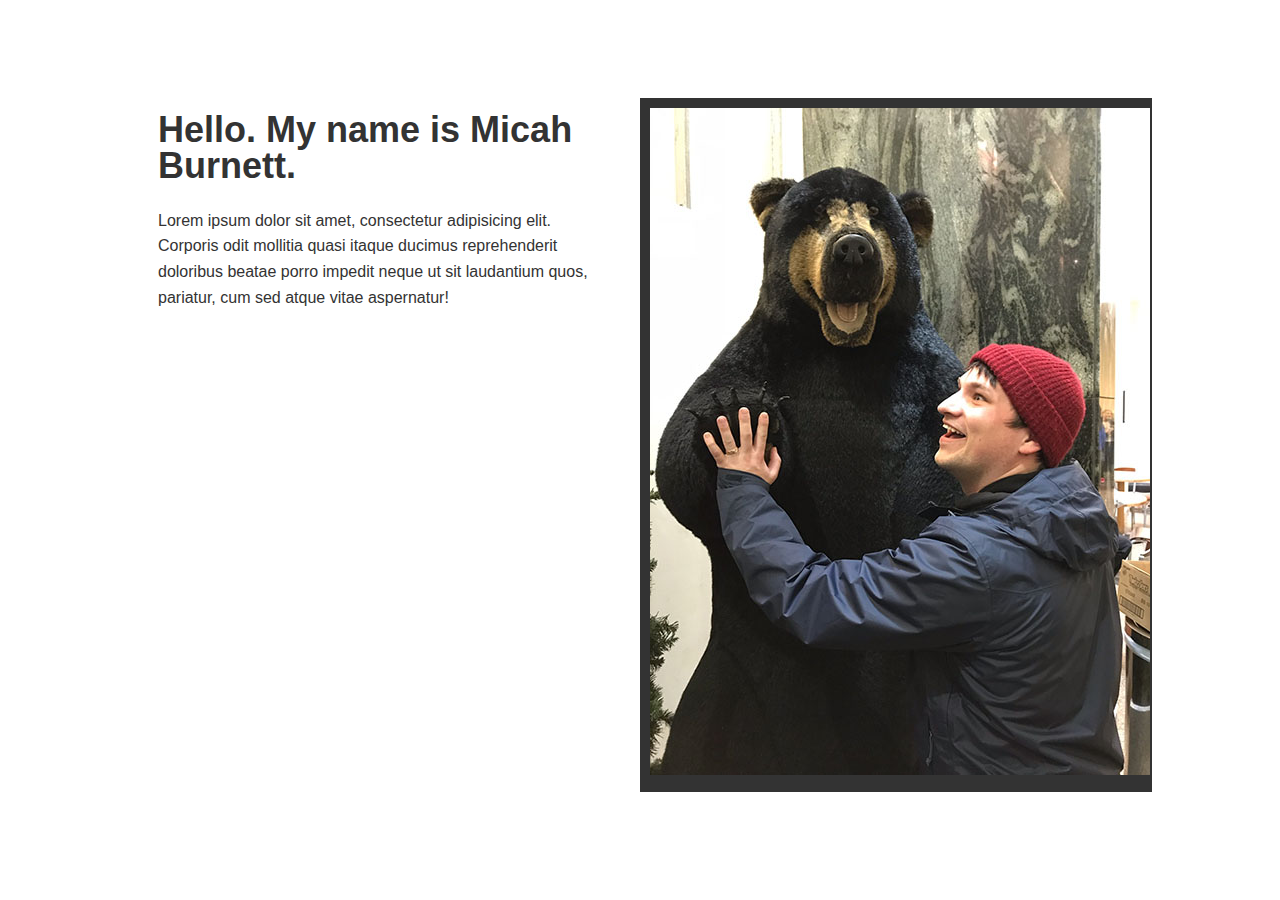
==== index.html @ 96568275 "Add picture of myself" ====
<!DOCTYPE html>
<html>
<head>
    <link rel="stylesheet" type="text/css" href="style.css">
</head>
<body>
    <nav id="navbar">
        <div class="container">
            <ul>
                <li><a href="#">Home</a></li>
                <li><a href="#">About</a></li>
                <li><a href="#">Projects</a></li>
            </ul>
        </div>
    </nav>
    <div class="container">
        <section id="main">
            <h1>Hello. My name is Micah Burnett.</h1>
            <p>Lorem ipsum dolor sit amet, consectetur adipisicing elit. Corporis odit mollitia quasi itaque ducimus reprehenderit doloribus beatae porro impedit neque ut sit laudantium quos, pariatur, cum sed atque vitae aspernatur!</p>
        </section>
        <aside id='side-img'>
            <img src="links/micah-bear-sm.jpg">
        </aside>
    </div>
</body>
</html>
---- style.css ----
body {
    /*background-color: #fff;*/
    background-image: url('links/bg-image.jpg');
    background-size: cover;
    color: #333;
    font-family: Arial, Helvetica, sans-serif;
    font-size: 16px;
    line-height: 1.6em;
    margin: 0;
}

.container {
    width: 80%;
    margin: auto;
    overflow: hidden;
}

#navbar {
    /*background-color: #000;*/
    color: #fff;
    text-align: center;
}

#navbar ul {
    padding: 0;
    list-style: none;
}

#navbar li {
    display: inline;
    padding: 10px;
}

#navbar a {
    color: #fff;
    text-decoration: none;
    font-size: 18px;
    padding-right: 15px;
}

#main {
    float: left;
    max-width: 50%;
    padding: 30px 30px;
    box-sizing: border-box;
}

#main h1 {
    font-size: 36px;
    line-height: 1.0em;
}

#side-img {
    float: right;
    max-width: 50%;
    height: auto;
    width: auto;
    background: #333;
    margin-top: 40px;
    margin-bottom: 30px;
    padding: 10px;
    box-sizing: border-box;
}
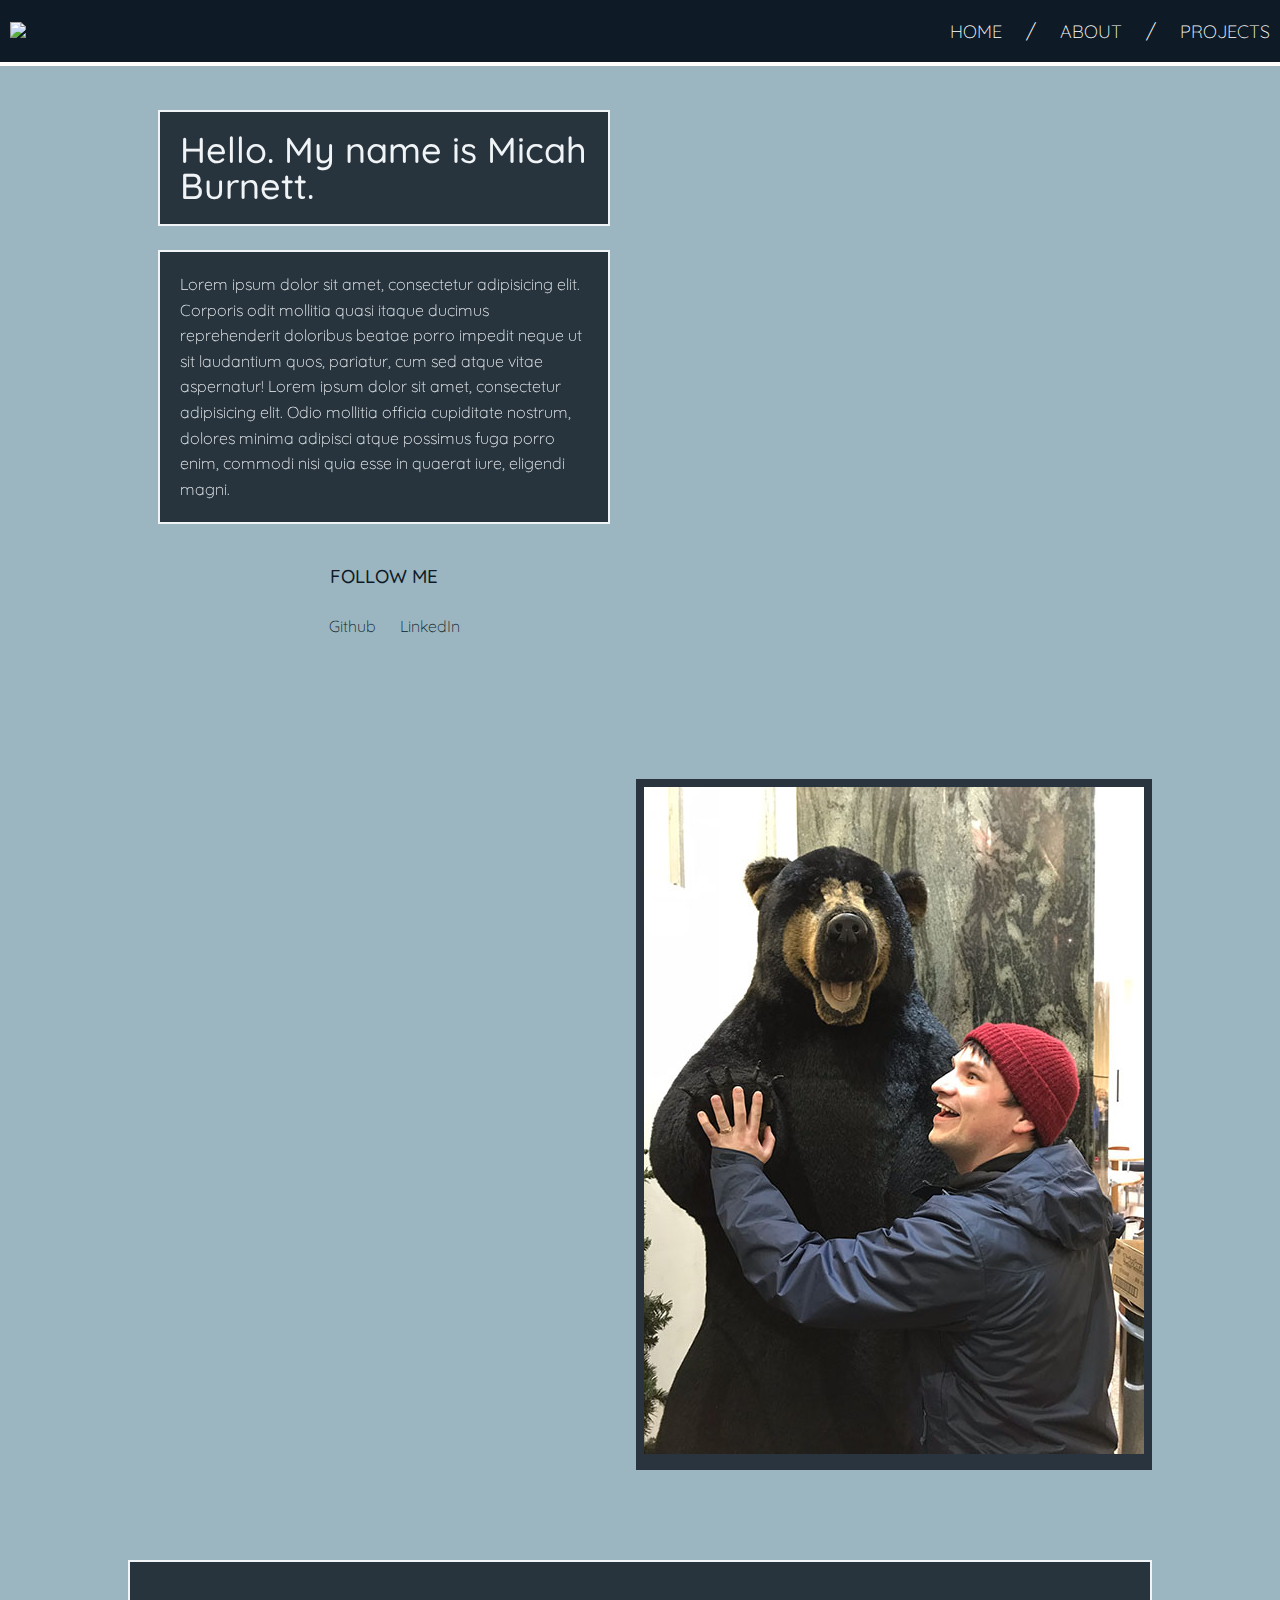
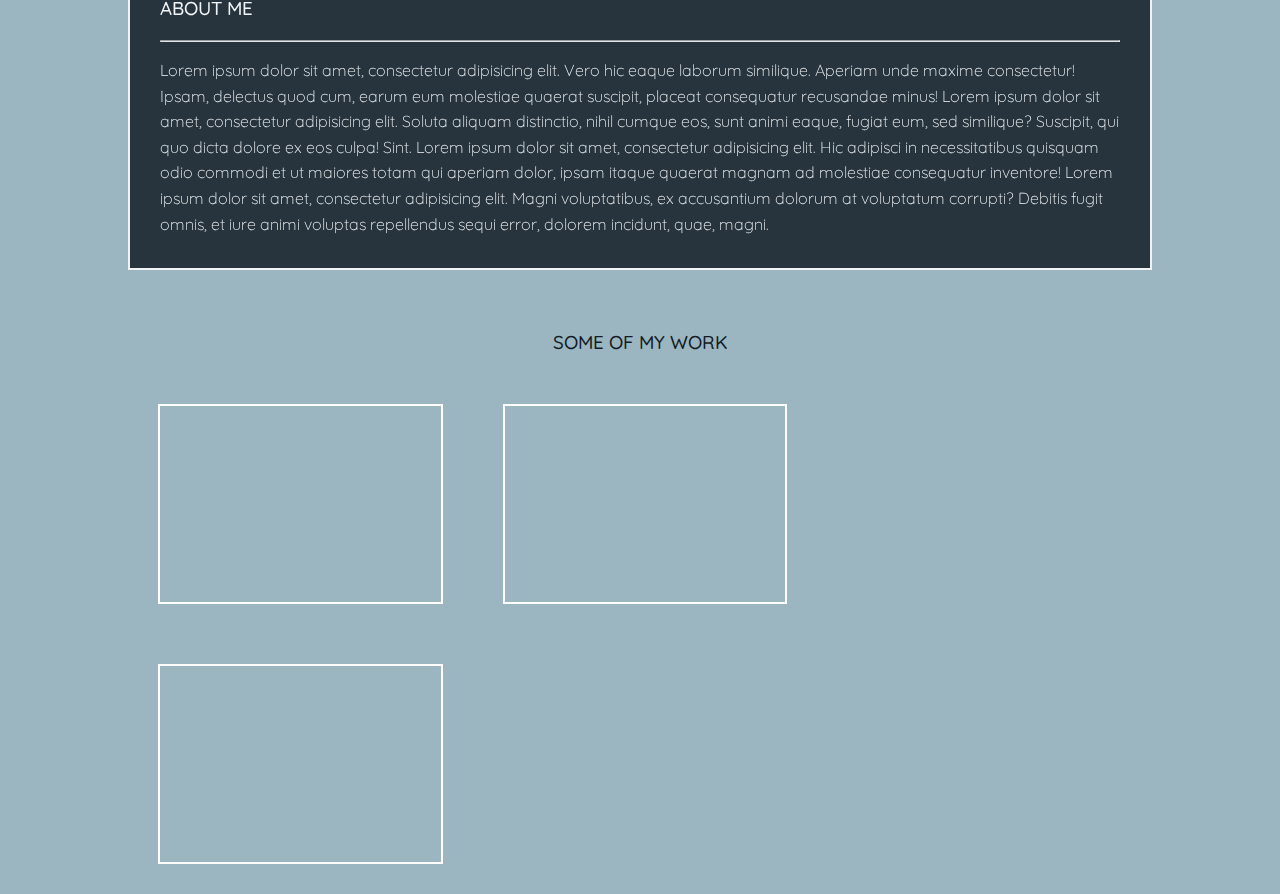
==== commit f2eeb91f: "Add "about", "project" secions and social links" ====
--- a/index.html
+++ b/index.html
@@ -2,25 +2,53 @@
 <html>
 <head>
     <link rel="stylesheet" type="text/css" href="style.css">
+    <link href="https://fonts.googleapis.com/css?family=Quicksand:300,500" rel="stylesheet">
+    <link rel="stylesheet" href="https://use.fontawesome.com/releases/v5.8.2/css/all.css" integrity="sha384-oS3vJWv+0UjzBfQzYUhtDYW+Pj2yciDJxpsK1OYPAYjqT085Qq/1cq5FLXAZQ7Ay" crossorigin="anonymous">
 </head>
 <body>
-    <nav id="navbar">
-        <div class="container">
+    <header id="main-header">
+        <nav id="navbar">
+            <a href="#main"> 
+                <img src="links/mb_logo_opaque.png" height="40px">
+            </a>
             <ul>
-                <li><a href="#">Home</a></li>
-                <li><a href="#">About</a></li>
-                <li><a href="#">Projects</a></li>
+                <li><a href="#main">HOME</a></li>
+                <li>/</li>
+                <li><a href="#about">ABOUT</a></li>
+                <li>/</li>
+                <li><a href="#projects">PROJECTS</a></li>
             </ul>
-        </div>
-    </nav>
+        </nav>
+    </header>
     <div class="container">
         <section id="main">
             <h1>Hello. My name is Micah Burnett.</h1>
-            <p>Lorem ipsum dolor sit amet, consectetur adipisicing elit. Corporis odit mollitia quasi itaque ducimus reprehenderit doloribus beatae porro impedit neque ut sit laudantium quos, pariatur, cum sed atque vitae aspernatur!</p>
+            <p>Lorem ipsum dolor sit amet, consectetur adipisicing elit. Corporis odit mollitia quasi itaque ducimus reprehenderit doloribus beatae porro impedit neque ut sit laudantium quos, pariatur, cum sed atque vitae aspernatur! Lorem ipsum dolor sit amet, consectetur adipisicing elit. Odio mollitia officia cupiditate nostrum, dolores minima adipisci atque possimus fuga porro enim, commodi nisi quia esse in quaerat iure, eligendi magni.</p>
+            <div class="social">
+                <h3>FOLLOW ME</h3>
+                <a class="fab fa-github" href="https://github.com/persistentlobster" target="_blank"></a>Github
+                <a class="fab fa-linkedin" href="https://www.linkedin.com/in/micah-burnett-19496b5a" target="_blank"></a>LinkedIn
+            </div>
         </section>
         <aside id='side-img'>
             <img src="links/micah-bear-sm.jpg">
         </aside>
+        <div class="wrapper">
+            <section id="about">
+                <h3>ABOUT ME</h3>
+                <hr>
+                <p>Lorem ipsum dolor sit amet, consectetur adipisicing elit. Vero hic eaque laborum similique. Aperiam unde maxime consectetur! Ipsam, delectus quod cum, earum eum molestiae quaerat suscipit, placeat consequatur recusandae minus! Lorem ipsum dolor sit amet, consectetur adipisicing elit. Soluta aliquam distinctio, nihil cumque eos, sunt animi eaque, fugiat eum, sed similique? Suscipit, qui quo dicta dolore ex eos culpa! Sint. Lorem ipsum dolor sit amet, consectetur adipisicing elit. Hic adipisci in necessitatibus quisquam odio commodi et ut maiores totam qui aperiam dolor, ipsam itaque quaerat magnam ad molestiae consequatur inventore! Lorem ipsum dolor sit amet, consectetur adipisicing elit. Magni voluptatibus, ex accusantium dolorum at voluptatum corrupti? Debitis fugit omnis, et iure animi voluptas repellendus sequi error, dolorem incidunt, quae, magni.</p>
+            </section>
+        </div>
+        <section id="projects">
+            <h3>SOME OF MY WORK</h3>
+                <div class="block">
+                </div>
+                <div class="block">
+                </div>
+                <div class="block">
+                </div>
+        </section>
     </div>
 </body>
 </html>--- a/style.css
+++ b/style.css
@@ -1,12 +1,28 @@
 body {
-    /*background-color: #fff;*/
-    background-image: url('links/bg-image.jpg');
-    background-size: cover;
-    color: #333;
-    font-family: Arial, Helvetica, sans-serif;
+    background-color: #9bb6c1;
+    /*background-image: url('links/bg-image.jpg');
+    background-size: cover;*/
+    color: #0e1a26;
+    /*font-family: Arial, Helvetica, sans-serif;*/
+    font-family: 'Quicksand', sans-serif;
+    font-weight: 300;
     font-size: 16px;
     line-height: 1.6em;
     margin: 0;
+}
+
+.fab {
+    color: #29343E;
+    font-size: 30px;
+    text-decoration: none;
+}
+
+h1, h2, h3 {
+    font-weight: 500;
+}
+
+#main-header img {
+    padding-left: 10px;
 }
 
 .container {
@@ -15,27 +31,38 @@
     overflow: hidden;
 }
 
-#navbar {
-    /*background-color: #000;*/
-    color: #fff;
-    text-align: center;
+.wrapper {
+    clear: both;
+    padding-top: 60px;
 }
 
-#navbar ul {
-    padding: 0;
-    list-style: none;
+#navbar {
+    background-color: #0e1a26;
+    color: #fff;
+    
+    height: 60px;
+    border-bottom: 4px solid #fff;
+    padding-top: 2px;
+    
+    display: flex;
+    justify-content: space-between;
+    align-items: center;
+
+    position: fixed;
+    z-index: 1;
+    width: 100%;
 }
 
 #navbar li {
     display: inline;
     padding: 10px;
+    font-size: 20px;
 }
 
 #navbar a {
     color: #fff;
     text-decoration: none;
     font-size: 18px;
-    padding-right: 15px;
 }
 
 #main {
@@ -46,8 +73,36 @@
 }
 
 #main h1 {
+    background-color: #121c26;
+    filter: opacity(85%);
+    border: 2px solid #fff;
+    color: #fff;
+    padding: 20px;
+    margin-top: 80px;
+
     font-size: 36px;
     line-height: 1.0em;
+}
+
+#main p {
+    background-color: #121c26;
+    filter: opacity(85%);
+    border: 2px solid #fff;
+    color: #fff;
+    padding: 20px;
+}
+
+.social {
+    margin-top: 40px;
+    position: relative;
+    text-align: center;
+    /*float: right;*/
+}
+
+.social a {
+    position: relative;
+    text-align: center;
+    padding: 10px;
 }
 
 #side-img {
@@ -55,9 +110,35 @@
     max-width: 50%;
     height: auto;
     width: auto;
-    background: #333;
-    margin-top: 40px;
+    
+    background: #29343E;
+    margin-top: 110px;
     margin-bottom: 30px;
+    padding: 8px;
+}
+
+#about {
+    background-color: #121c26;
+    filter: opacity(85%);
+    color: #fff;
+
+    padding: 15px 30px;
+    border: 2px solid #fff;
+    /*border-radius: 10px;*/
+}
+
+#projects h3 {
+    margin-top: 60px;
+    text-align: center;
+    color: #121c26;
+}
+.block {
+    float: left;
+    width: 27.8%;
+    height: 200px;
     padding: 10px;
+    margin: 30px;
+    border: 2px solid #fff;
     box-sizing: border-box;
-}+}
+
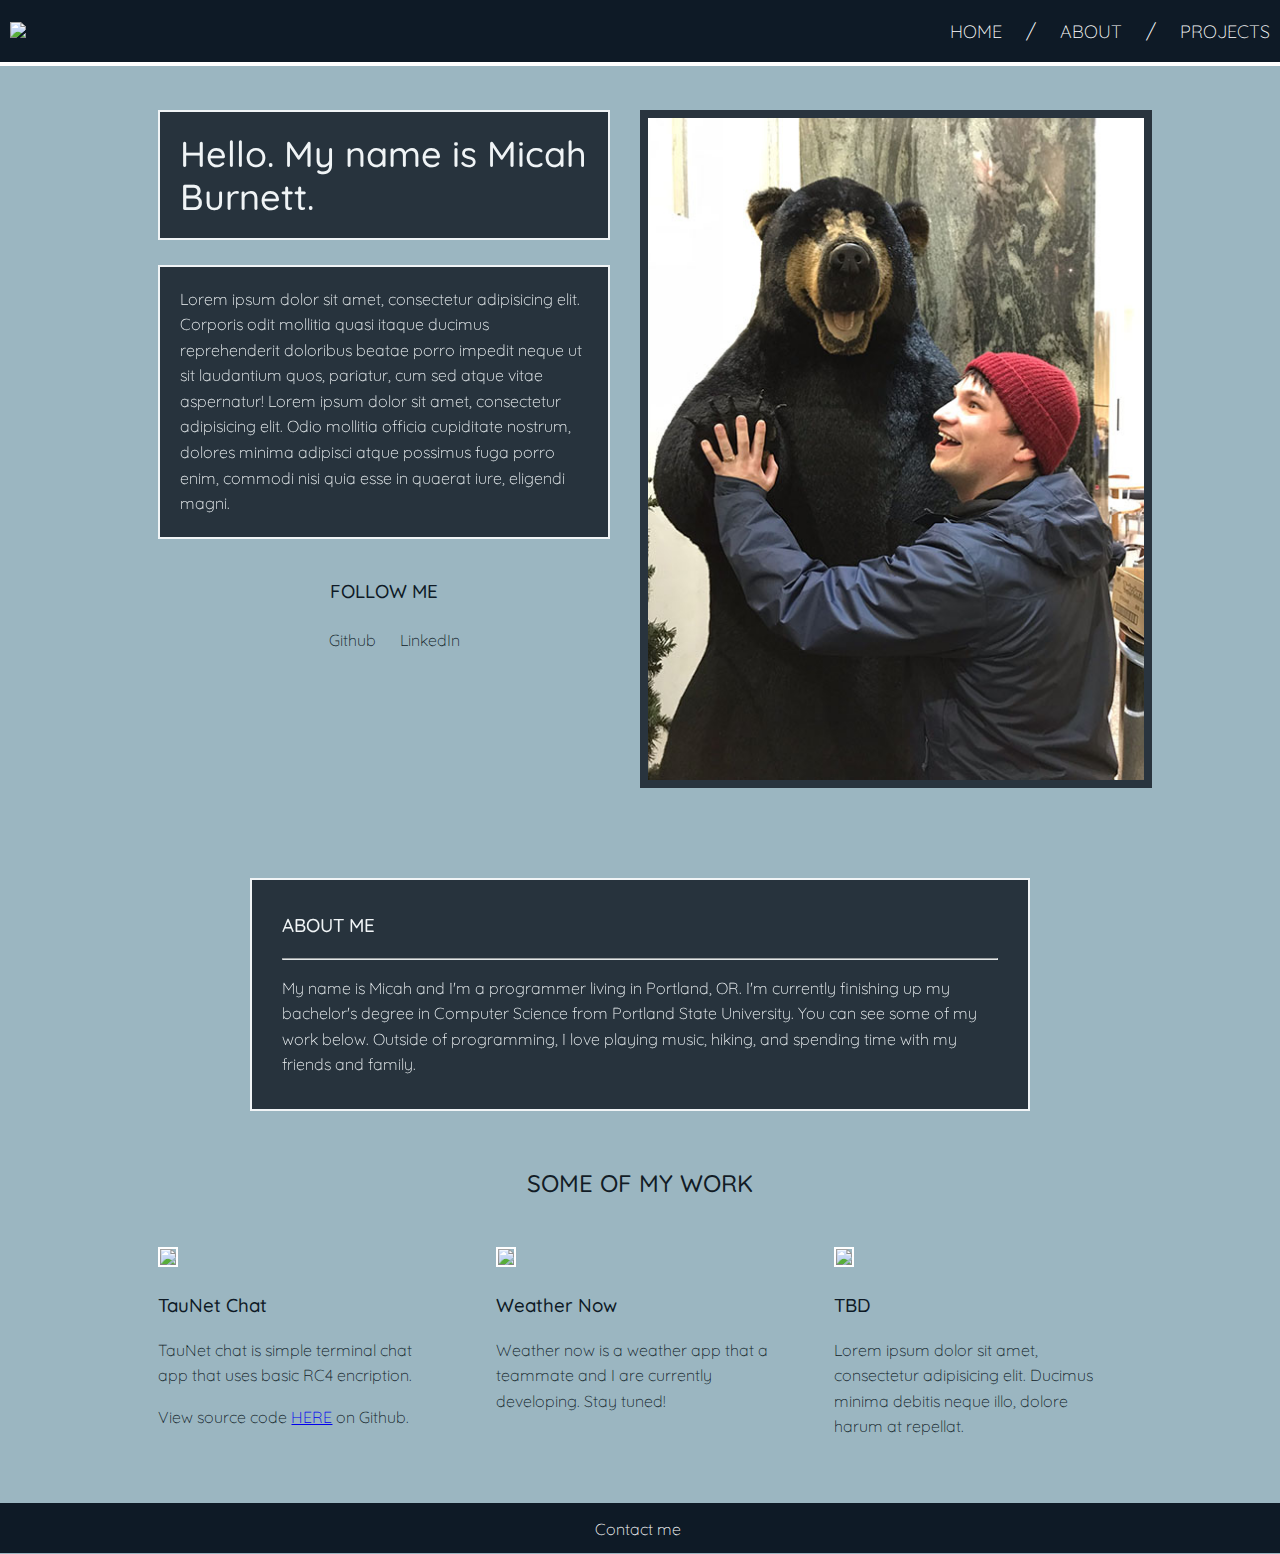
==== commit 31beacf9: "Add media query and footer with email link." ====
--- a/index.html
+++ b/index.html
@@ -1,8 +1,10 @@
 <!DOCTYPE html>
-<html>
+<html lang="en">
 <head>
+    <meta http-equiv="Content-Type" content="text/html; charset=UTF-8" />
+    <meta name="viewport" content="width=device-width">
     <link rel="stylesheet" type="text/css" href="style.css">
-    <link href="https://fonts.googleapis.com/css?family=Quicksand:300,500" rel="stylesheet">
+    <link rel="stylesheet" href="https://fonts.googleapis.com/css?family=Quicksand:300,500">
     <link rel="stylesheet" href="https://use.fontawesome.com/releases/v5.8.2/css/all.css" integrity="sha384-oS3vJWv+0UjzBfQzYUhtDYW+Pj2yciDJxpsK1OYPAYjqT085Qq/1cq5FLXAZQ7Ay" crossorigin="anonymous">
 </head>
 <body>
@@ -23,32 +25,63 @@
     <div class="container">
         <section id="main">
             <h1>Hello. My name is Micah Burnett.</h1>
-            <p>Lorem ipsum dolor sit amet, consectetur adipisicing elit. Corporis odit mollitia quasi itaque ducimus reprehenderit doloribus beatae porro impedit neque ut sit laudantium quos, pariatur, cum sed atque vitae aspernatur! Lorem ipsum dolor sit amet, consectetur adipisicing elit. Odio mollitia officia cupiditate nostrum, dolores minima adipisci atque possimus fuga porro enim, commodi nisi quia esse in quaerat iure, eligendi magni.</p>
+            <p>
+                Lorem ipsum dolor sit amet, consectetur adipisicing elit. Corporis odit mollitia quasi 
+                itaque ducimus reprehenderit doloribus beatae porro impedit neque ut sit laudantium quos, 
+                pariatur, cum sed atque vitae aspernatur! Lorem ipsum dolor sit amet, consectetur 
+                adipisicing elit. Odio mollitia officia cupiditate nostrum, dolores minima adipisci 
+                atque possimus fuga porro enim, commodi nisi quia esse in quaerat iure, eligendi magni.
+            </p>
             <div class="social">
                 <h3>FOLLOW ME</h3>
                 <a class="fab fa-github" href="https://github.com/persistentlobster" target="_blank"></a>Github
                 <a class="fab fa-linkedin" href="https://www.linkedin.com/in/micah-burnett-19496b5a" target="_blank"></a>LinkedIn
             </div>
         </section>
-        <aside id='side-img'>
+        <div id='side-img'>
             <img src="links/micah-bear-sm.jpg">
-        </aside>
+        </div>
         <div class="wrapper">
             <section id="about">
                 <h3>ABOUT ME</h3>
                 <hr>
-                <p>Lorem ipsum dolor sit amet, consectetur adipisicing elit. Vero hic eaque laborum similique. Aperiam unde maxime consectetur! Ipsam, delectus quod cum, earum eum molestiae quaerat suscipit, placeat consequatur recusandae minus! Lorem ipsum dolor sit amet, consectetur adipisicing elit. Soluta aliquam distinctio, nihil cumque eos, sunt animi eaque, fugiat eum, sed similique? Suscipit, qui quo dicta dolore ex eos culpa! Sint. Lorem ipsum dolor sit amet, consectetur adipisicing elit. Hic adipisci in necessitatibus quisquam odio commodi et ut maiores totam qui aperiam dolor, ipsam itaque quaerat magnam ad molestiae consequatur inventore! Lorem ipsum dolor sit amet, consectetur adipisicing elit. Magni voluptatibus, ex accusantium dolorum at voluptatum corrupti? Debitis fugit omnis, et iure animi voluptas repellendus sequi error, dolorem incidunt, quae, magni.</p>
+                <p>
+                    My name is Micah and I'm a programmer living in Portland, OR. I'm currently 
+                    finishing up my bachelor's degree in Computer Science from Portland State 
+                    University. You can see some of my work below. Outside of programming, I love 
+                    playing music, hiking, and spending time with my friends and family.
+                </p>
             </section>
         </div>
         <section id="projects">
-            <h3>SOME OF MY WORK</h3>
-                <div class="block">
+            <h2>SOME OF MY WORK</h2>
+                <div class="block" id="b1">
+                    <img src="links/TauNet_img.png">
+                    <h3>TauNet Chat</h3>
+                    <p>TauNet chat is simple terminal chat app that uses basic RC4 encription.</p>
+                    <p>
+                        View source code <a href="https://github.com/persistentlobster/TauNet" target="_blank">HERE</a> on Github.
+                    </p>
                 </div>
-                <div class="block">
+                <div class="block" id="b2">
+                    <img src="links/weather-placeholder.png">
+                    <h3>Weather Now</h3>
+                    <p>Weather now is a weather app that a teammate and I are currently developing. Stay tuned!</p>
                 </div>
-                <div class="block">
+                <div class="block" id="b3">
+                    <img src="links/placeholder-resized.png">
+                    <h3>TBD</h3>
+                    <p>
+                        Lorem ipsum dolor sit amet, consectetur adipisicing elit. Ducimus minima debitis 
+                        neque illo, dolore harum at repellat.
+                    </p>
                 </div>
         </section>
     </div>
+    <footer id="main-footer">
+         <p>Contact me&nbsp;
+             <a class="far fa-envelope" href="mailto:persistentlobster@gmail.com" target="_blank"></a>
+        </p>
+    </footer>
 </body>
 </html>--- a/style.css
+++ b/style.css
@@ -14,6 +14,12 @@
 .fab {
     color: #29343E;
     font-size: 30px;
+    text-decoration: none;
+}
+
+.far {
+    color: #fff;
+    font-size: 20px;
     text-decoration: none;
 }
 
@@ -81,7 +87,7 @@
     margin-top: 80px;
 
     font-size: 36px;
-    line-height: 1.0em;
+    line-height: 1.2em;
 }
 
 #main p {
@@ -96,7 +102,6 @@
     margin-top: 40px;
     position: relative;
     text-align: center;
-    /*float: right;*/
 }
 
 .social a {
@@ -105,40 +110,79 @@
     padding: 10px;
 }
 
-#side-img {
+#side-img img {
     float: right;
     max-width: 50%;
     height: auto;
     width: auto;
     
-    background: #29343E;
+    border: 8px solid #29343E;
     margin-top: 110px;
     margin-bottom: 30px;
-    padding: 8px;
+    box-sizing: border-box;
 }
 
 #about {
+    width: 70%;
+    margin: auto;
     background-color: #121c26;
     filter: opacity(85%);
     color: #fff;
 
     padding: 15px 30px;
     border: 2px solid #fff;
-    /*border-radius: 10px;*/
 }
 
-#projects h3 {
+#projects h2 {
     margin-top: 60px;
     text-align: center;
     color: #121c26;
 }
 .block {
     float: left;
-    width: 27.8%;
-    height: 200px;
+    width: 29%;
+    height: auto;
     padding: 10px;
-    margin: 30px;
-    border: 2px solid #fff;
+    margin: 2%;
     box-sizing: border-box;
 }
 
+.block img {
+    max-width: 100%;
+    max-height: 100%;
+
+    border: 2px solid #fff;
+}
+
+#main-footer {
+    background-color: #0e1a26;
+    color: #fff;
+    height: 50px;
+    line-height: 50px;
+    text-align: center;
+}
+
+@media(max-width: 980px) {
+    #main {
+        float: none;
+        max-width: 100%;
+        width: 100%;
+    }
+    
+    #side-img img {
+        float: none;
+        max-width: 70%;
+        margin: auto;
+        display: block;
+    }
+
+    .block {
+        float: none;
+        width: 70%;
+        margin: auto;
+    }
+
+    #b1 {
+        margin-top: 40px;
+    }
+}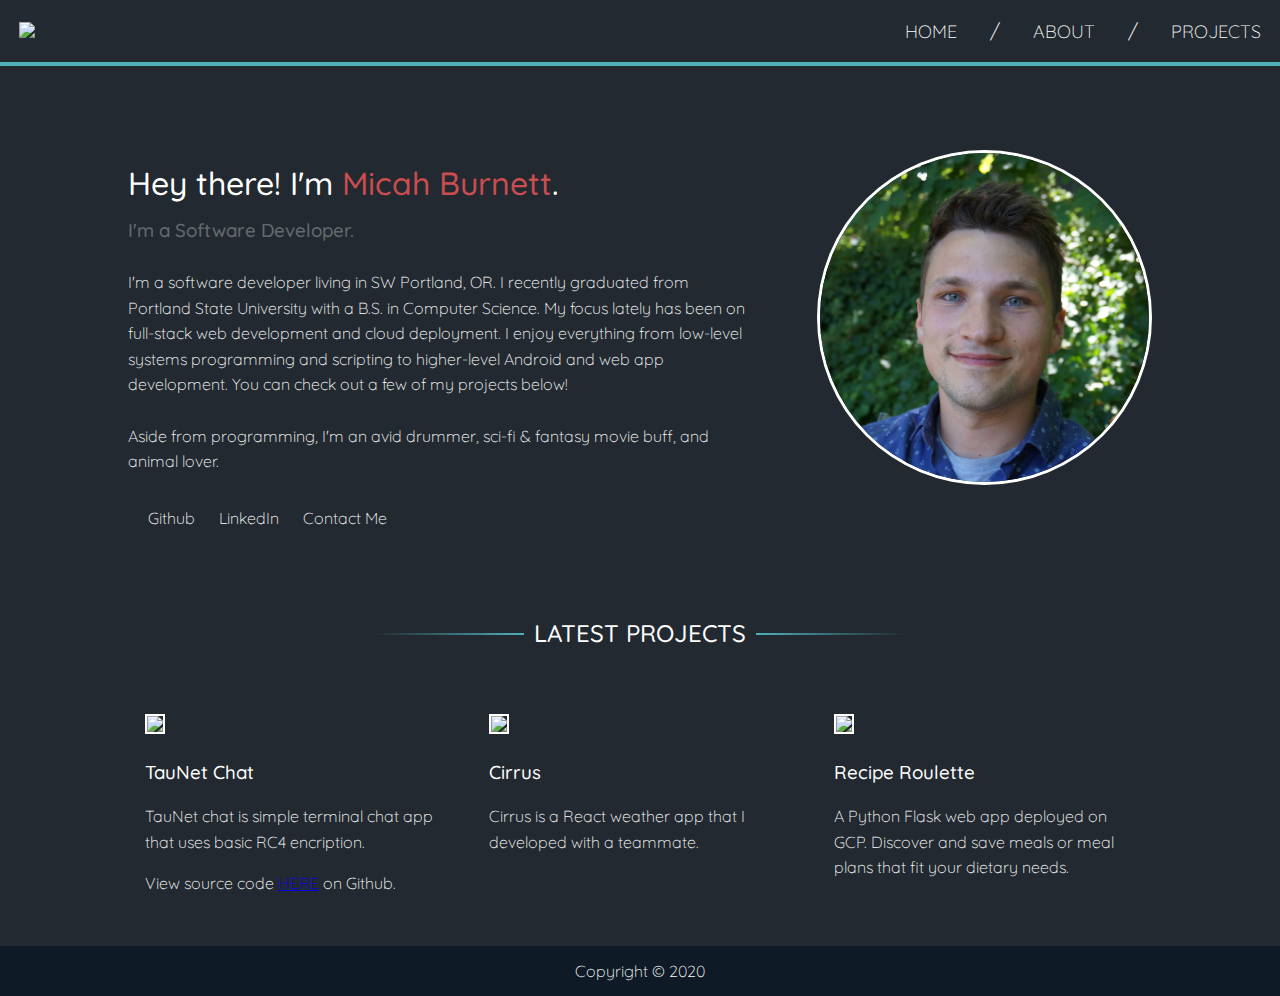
==== commit efffe9c8: "Update website colorscheme and use CSS Grid" ====
--- a/index.html
+++ b/index.html
@@ -1,6 +1,7 @@
 <!DOCTYPE html>
 <html lang="en">
 <head>
+    <title>Portfolio Test</title>
     <meta http-equiv="Content-Type" content="text/html; charset=UTF-8" />
     <meta name="viewport" content="width=device-width">
     <link rel="stylesheet" type="text/css" href="style.css">
@@ -10,78 +11,70 @@
 <body>
     <header id="main-header">
         <nav id="navbar">
-            <a href="#main"> 
+            <a href="#"> 
                 <img src="links/mb_logo_opaque.png" height="40px">
             </a>
-            <ul>
-                <li><a href="#main">HOME</a></li>
-                <li>/</li>
-                <li><a href="#about">ABOUT</a></li>
-                <li>/</li>
-                <li><a href="#projects">PROJECTS</a></li>
-            </ul>
+            <div class="navlinks">
+                <ul>
+                    <li><a href="#">HOME</a></li>
+                    <li>/</li>
+                    <li><a href="#">ABOUT</a></li>
+                    <li>/</li>
+                    <li><a href="#projects">PROJECTS</a></li>
+                </ul>
+            </div>
         </nav>
     </header>
-    <div class="container">
-        <section id="main">
-            <h1>Hello. My name is Micah Burnett.</h1>
+    <main class="container">
+        <div class="name-title">
+            <h1>Hey there! I'm <span class="color-secondary">Micah Burnett</span>.</h1>
+            <h3>I'm a Software Developer.</h2>
+        </div>
+        <img src="links/edit4.JPG" class="bio-image">
+        <div class="bio">
             <p>
-                Lorem ipsum dolor sit amet, consectetur adipisicing elit. Corporis odit mollitia quasi 
-                itaque ducimus reprehenderit doloribus beatae porro impedit neque ut sit laudantium quos, 
-                pariatur, cum sed atque vitae aspernatur! Lorem ipsum dolor sit amet, consectetur 
-                adipisicing elit. Odio mollitia officia cupiditate nostrum, dolores minima adipisci 
-                atque possimus fuga porro enim, commodi nisi quia esse in quaerat iure, eligendi magni.
+                I'm a software developer living in SW Portland, OR. I recently graduated from Portland State University 
+                with a B.S. in Computer Science. My focus lately has been on full-stack web development and 
+                cloud deployment. I enjoy everything 
+                from low-level systems programming and scripting to higher-level Android 
+                and web app development. You can check out a few of my projects below!<br><br>
+    
+                Aside from programming, I'm an avid drummer, sci-fi & fantasy movie buff, and animal lover. 
+                <!-- Also... robots! I love robots.<i class="fas fa-robot"></i> -->
             </p>
-            <div class="social">
-                <h3>FOLLOW ME</h3>
-                <a class="fab fa-github" href="https://github.com/persistentlobster" target="_blank"></a>Github
-                <a class="fab fa-linkedin" href="https://www.linkedin.com/in/micah-burnett-19496b5a" target="_blank"></a>LinkedIn
-            </div>
-        </section>
-        <div id='side-img'>
-            <img src="links/micah-bear-sm.jpg">
         </div>
-        <div class="wrapper">
-            <section id="about">
-                <h3>ABOUT ME</h3>
-                <hr>
-                <p>
-                    My name is Micah and I'm a programmer living in Portland, OR. I'm currently 
-                    finishing up my bachelor's degree in Computer Science from Portland State 
-                    University. You can see some of my work below. Outside of programming, I love 
-                    playing music, hiking, and spending time with my friends and family.
-                </p>
-            </section>
+        <div class="social">
+            <!-- <h3>FOLLOW ME</h3> -->
+            <a class="fab fa-github" href="https://github.com/persistentlobster" target="_blank"></a>Github
+            <a class="fab fa-linkedin" href="https://www.linkedin.com/in/micah-burnett-19496b5a" target="_blank"></a>LinkedIn
+            <a class="far fa-envelope" href="mailto:persistentlobster@gmail.com" target="_blank"></a>Contact Me
         </div>
-        <section id="projects">
-            <h2>SOME OF MY WORK</h2>
-                <div class="block" id="b1">
-                    <img src="links/TauNet_img.png">
-                    <h3>TauNet Chat</h3>
-                    <p>TauNet chat is simple terminal chat app that uses basic RC4 encription.</p>
-                    <p>
-                        View source code <a href="https://github.com/persistentlobster/TauNet" target="_blank">HERE</a> on Github.
-                    </p>
-                </div>
-                <div class="block" id="b2">
-                    <img src="links/weather-placeholder.png">
-                    <h3>Weather Now</h3>
-                    <p>Weather now is a weather app that a teammate and I are currently developing. Stay tuned!</p>
-                </div>
-                <div class="block" id="b3">
-                    <img src="links/placeholder-resized.png">
-                    <h3>TBD</h3>
-                    <p>
-                        Lorem ipsum dolor sit amet, consectetur adipisicing elit. Ducimus minima debitis 
-                        neque illo, dolore harum at repellat.
-                    </p>
-                </div>
-        </section>
-    </div>
+        <div id="projects">
+            <h2>LATEST PROJECTS</h2>
+        </div>
+        <div class="block" id="b1">
+            <img src="links/TauNet_img.png">
+            <h3>TauNet Chat</h3>
+            <p>TauNet chat is simple terminal chat app that uses basic RC4 encription.</p>
+            <p>
+                View source code <a href="https://github.com/persistentlobster/TauNet" target="_blank">HERE</a> on Github.
+            </p>
+        </div>
+        <div class="block" id="b2">
+            <img src="links/cirrus_weather_screenshot.png">
+            <h3>Cirrus</h3>
+            <p>Cirrus is a React weather app that I developed with a teammate.</p>
+        </div>
+        <div class="block" id="b3">
+            <img src="links/recipe_roulette_screenshot.png">
+            <h3>Recipe Roulette</h3>
+            <p>
+                A Python Flask web app deployed on GCP. Discover and save meals or meal plans that fit your dietary needs.
+            </p>
+        </div>
+    </main>
     <footer id="main-footer">
-         <p>Contact me&nbsp;
-             <a class="far fa-envelope" href="mailto:persistentlobster@gmail.com" target="_blank"></a>
-        </p>
+         <p>Copyright &copy; 2020</p>
     </footer>
 </body>
 </html>--- a/style.css
+++ b/style.css
@@ -1,9 +1,6 @@
 body {
-    background-color: #9bb6c1;
-    /*background-image: url('links/bg-image.jpg');
-    background-size: cover;*/
-    color: #0e1a26;
-    /*font-family: Arial, Helvetica, sans-serif;*/
+    background-color: #222930;
+    color: #fff;
     font-family: 'Quicksand', sans-serif;
     font-weight: 300;
     font-size: 16px;
@@ -11,51 +8,54 @@
     margin: 0;
 }
 
-.fab {
-    color: #29343E;
+.fab, .far {
+    color: #4EB1BA;
     font-size: 30px;
     text-decoration: none;
 }
 
-.far {
-    color: #fff;
-    font-size: 20px;
-    text-decoration: none;
-}
-
 h1, h2, h3 {
     font-weight: 500;
 }
 
-#main-header img {
-    padding-left: 10px;
+.color-primary {
+    color: #4EB1BA;
+}
+
+.color-secondary {
+    color: #cb4d4f;
 }
 
 .container {
+    padding-top: 150px;
+    display: grid;
+    grid-template-columns: repeat(3, 1fr);
+    grid-template-areas: "name-title name-title bio-image"
+                         "bio        bio        bio-image"
+                         "social     social     ."
+                         "projects   projects   projects"
+                         "b1         b2         b3";
+    gap: 10px;
     width: 80%;
     margin: auto;
     overflow: hidden;
 }
 
-.wrapper {
-    clear: both;
-    padding-top: 60px;
+#main-header img {
+    padding-left: 10px;
 }
 
 #navbar {
-    background-color: #0e1a26;
-    color: #fff;
-    
+    background-color: #222930;
+    color: #fff;
     height: 60px;
-    border-bottom: 4px solid #fff;
-    padding-top: 2px;
-    
+    border-bottom: 4px solid #4EB1BA;
+    padding-top: 2px; 
     display: flex;
     justify-content: space-between;
     align-items: center;
-
     position: fixed;
-    z-index: 1;
+    z-index: 1;         /* keep navbar on top layer */
     width: 100%;
 }
 
@@ -63,96 +63,115 @@
     display: inline;
     padding: 10px;
     font-size: 20px;
+    border-radius: 16px;
 }
 
 #navbar a {
     color: #fff;
     text-decoration: none;
     font-size: 18px;
-}
-
-#main {
-    float: left;
-    max-width: 50%;
-    padding: 30px 30px;
+    padding: 0.5em;
+    border-radius: 16px;
+}
+
+#navbar li a:hover {
+    background-color: #4EB1BA;
+}
+
+#navbar a:active {
+    background-color: #4EB1BA;
+}
+
+.social {
+    grid-area: social;
+    text-align: center;
+    justify-self: left;
+}
+
+.social a {
+    padding: 10px;
+}
+
+.name-title {
+    grid-area: name-title;
+}
+
+.name-title > h3 {
+    opacity: 30%;
+    margin-bottom: 0;
+}
+
+.bio {
+    grid-area: bio;
+    padding-right: 60px;
+}
+
+.bio-image {
+    grid-area: bio-image;
+    object-fit: cover;
+    width: 100%;
+    max-height: 100%;
+    border: solid 3px #fff;
     box-sizing: border-box;
-}
-
-#main h1 {
-    background-color: #121c26;
-    filter: opacity(85%);
-    border: 2px solid #fff;
-    color: #fff;
-    padding: 20px;
-    margin-top: 80px;
-
-    font-size: 36px;
-    line-height: 1.2em;
-}
-
-#main p {
-    background-color: #121c26;
-    filter: opacity(85%);
-    border: 2px solid #fff;
-    color: #fff;
-    padding: 20px;
-}
-
-.social {
-    margin-top: 40px;
-    position: relative;
-    text-align: center;
-}
-
-.social a {
-    position: relative;
-    text-align: center;
-    padding: 10px;
-}
-
-#side-img img {
-    float: right;
-    max-width: 50%;
-    height: auto;
-    width: auto;
-    
-    border: 8px solid #29343E;
-    margin-top: 110px;
-    margin-bottom: 30px;
-    box-sizing: border-box;
-}
-
-#about {
-    width: 70%;
-    margin: auto;
-    background-color: #121c26;
-    filter: opacity(85%);
-    color: #fff;
-
-    padding: 15px 30px;
-    border: 2px solid #fff;
-}
-
-#projects h2 {
+    border-radius: 50%;
+}
+
+#projects {
     margin-top: 60px;
-    text-align: center;
-    color: #121c26;
-}
+    margin-bottom: 20px;
+    grid-area: projects;
+}
+
+#projects > h2 {
+    display: flex;
+    align-items: center;
+    justify-content: center;
+    text-transform: uppercase;
+} 
+
+#projects > h2:after, h2:before {
+    content: '';
+    width: 150px;
+    height: 2px;
+    margin: 0 10px;
+}
+
+#projects > h2:before {
+    background: linear-gradient(to right, #222930, #4EB1BA);
+}
+
+#projects > h2:after {
+    background: linear-gradient(to right,#4EB1BA, #222930);
+}
+
 .block {
-    float: left;
-    width: 29%;
+    grid-area: block;
     height: auto;
     padding: 10px;
     margin: 2%;
     box-sizing: border-box;
+    color: #fff;
 }
 
 .block img {
     max-width: 100%;
     max-height: 100%;
-
     border: 2px solid #fff;
 }
+
+#b1 {
+    grid-area: b1;
+}
+
+#b2 {
+    grid-area: b2;
+}
+
+#b3 {
+    grid-area: b3;
+}
+
+/********** Footer **********/
 
 #main-footer {
     background-color: #0e1a26;
@@ -162,7 +181,13 @@
     text-align: center;
 }
 
+/********** Media Queries **********/
+
 @media(max-width: 980px) {
+    .container {
+        width: 90%;
+    }
+
     #main {
         float: none;
         max-width: 100%;
@@ -185,4 +210,21 @@
     #b1 {
         margin-top: 40px;
     }
+}
+
+@media(max-width: 465px) {
+    #navbar li {
+        padding: 5px;
+        font-size: 16px;
+    }
+
+    #navbar a {
+        color: #fff;
+        text-decoration: none;
+        font-size: 14px;
+    }
+
+    #main h1 {
+        font-size: 24px;
+    }
 }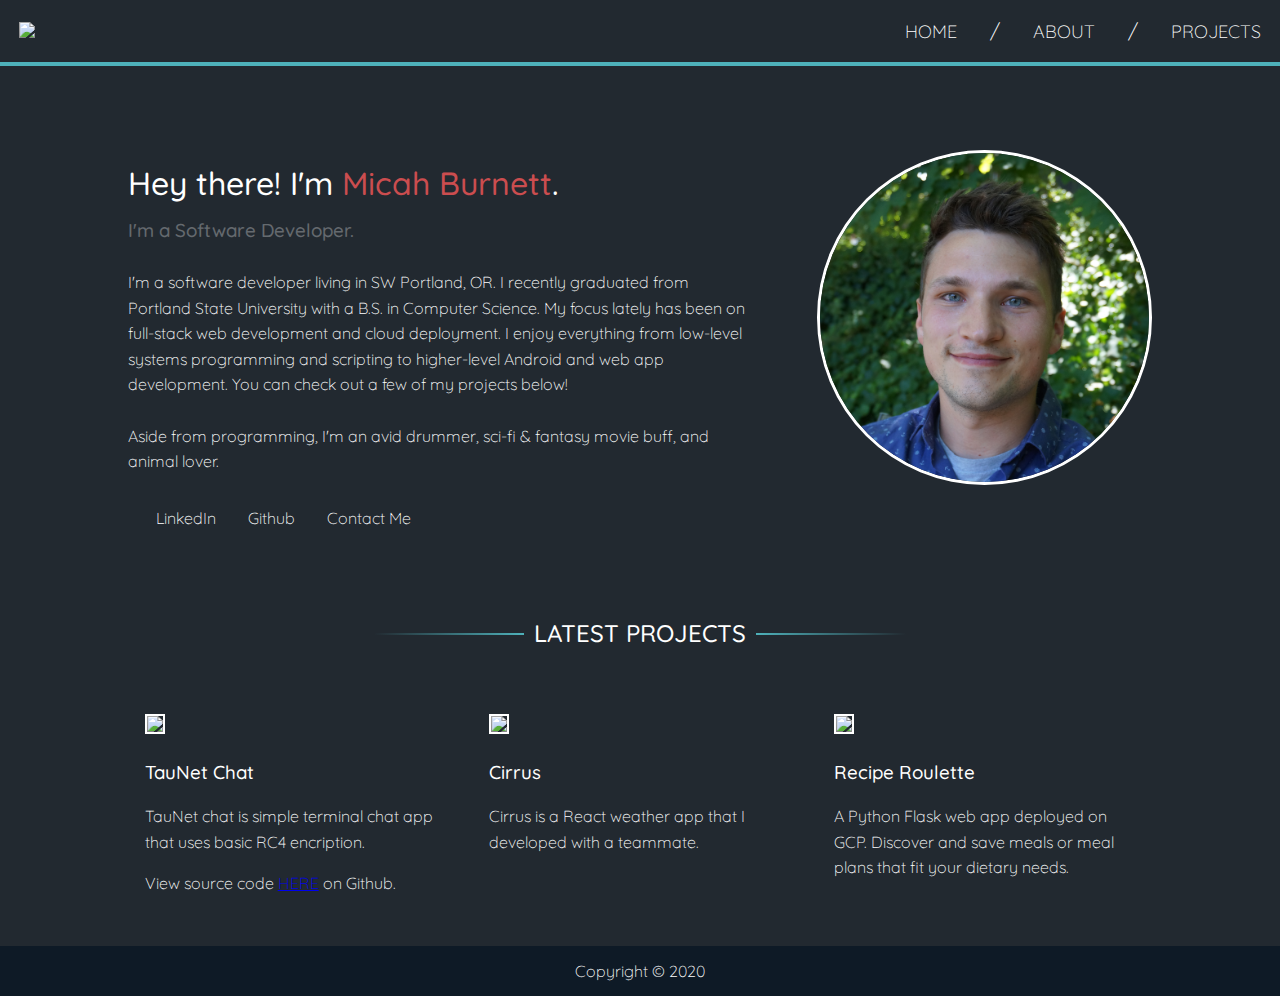
==== commit bbad7de5: "Change email address" ====
--- a/index.html
+++ b/index.html
@@ -44,10 +44,9 @@
             </p>
         </div>
         <div class="social">
-            <!-- <h3>FOLLOW ME</h3> -->
-            <a class="fab fa-github" href="https://github.com/persistentlobster" target="_blank"></a>Github
-            <a class="fab fa-linkedin" href="https://www.linkedin.com/in/micah-burnett-19496b5a" target="_blank"></a>LinkedIn
-            <a class="far fa-envelope" href="mailto:persistentlobster@gmail.com" target="_blank"></a>Contact Me
+            <span><a class="fab fa-linkedin" href="https://www.linkedin.com/in/micah-burnett-19496b5a" target="_blank"></a>&nbsp;&nbsp;LinkedIn</span>
+            <span><a class="fab fa-github" href="https://github.com/persistentlobster" target="_blank"></a>&nbsp;&nbsp;Github</span>
+            <span><a class="far fa-envelope" href="mailto:micah.burnett2@gmail.com" target="_blank"></a>&nbsp;&nbsp;Contact Me</span>
         </div>
         <div id="projects">
             <h2>LATEST PROJECTS</h2>
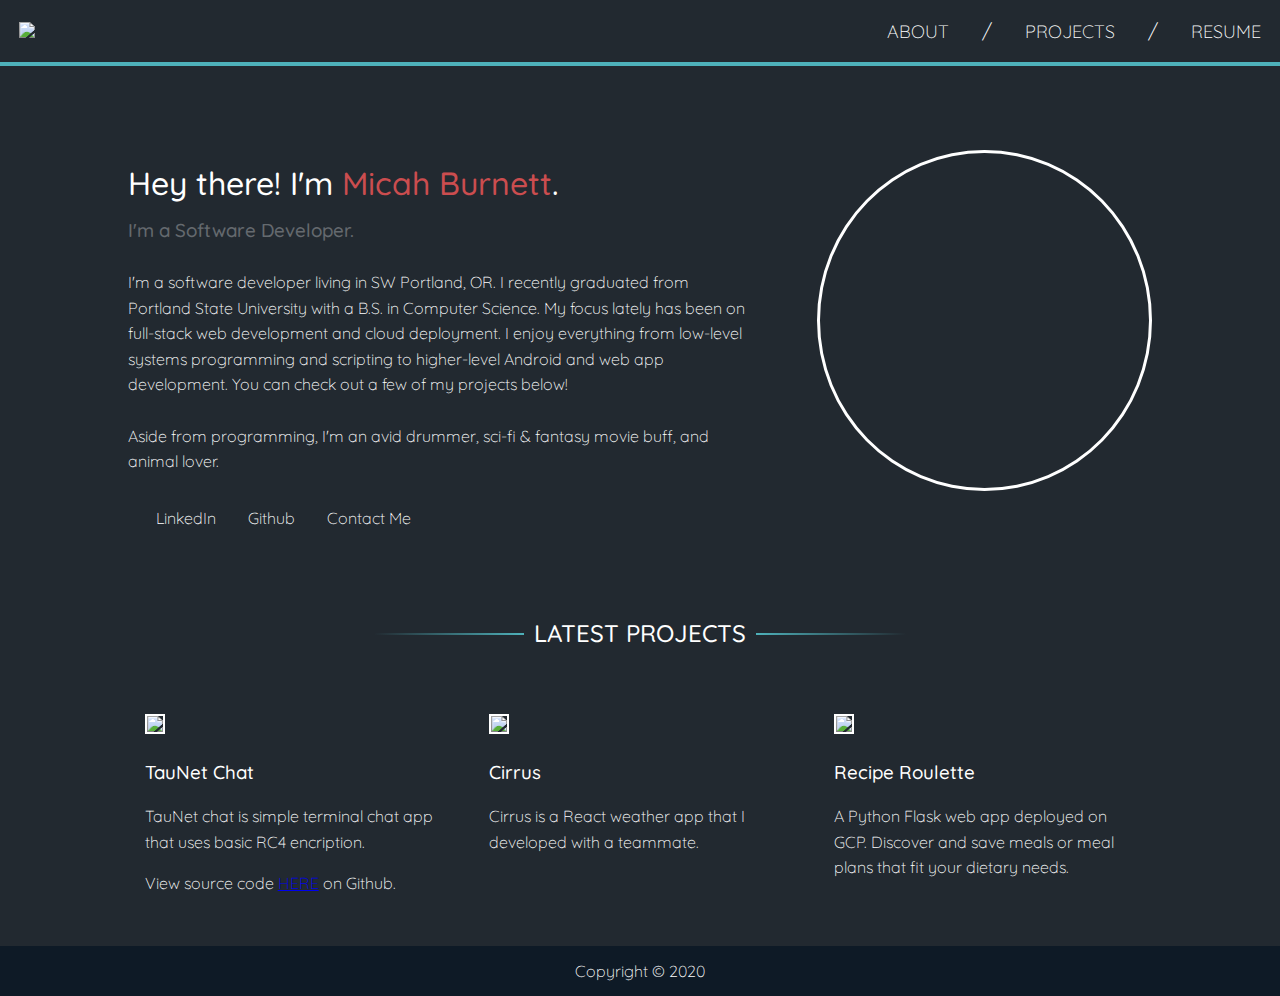
==== commit f149a614: "Add resume tab with embedded pdf. Update nav links" ====
--- a/index.html
+++ b/index.html
@@ -1,7 +1,7 @@
 <!DOCTYPE html>
 <html lang="en">
 <head>
-    <title>Portfolio Test</title>
+    <title>Micah Burnett | Portfolio</title>
     <meta http-equiv="Content-Type" content="text/html; charset=UTF-8" />
     <meta name="viewport" content="width=device-width">
     <link rel="stylesheet" type="text/css" href="style.css">
@@ -16,11 +16,11 @@
             </a>
             <div class="navlinks">
                 <ul>
-                    <li><a href="#">HOME</a></li>
+                    <li><a href="index.html#">ABOUT</a></li>
                     <li>/</li>
-                    <li><a href="#">ABOUT</a></li>
+                    <li><a href="index.html#projects">PROJECTS</a></li>
                     <li>/</li>
-                    <li><a href="#projects">PROJECTS</a></li>
+                    <li><a href="resume.html">RESUME</a></li>
                 </ul>
             </div>
         </nav>
@@ -30,7 +30,7 @@
             <h1>Hey there! I'm <span class="color-secondary">Micah Burnett</span>.</h1>
             <h3>I'm a Software Developer.</h2>
         </div>
-        <img src="links/edit4.JPG" class="bio-image">
+        <img src="links/edit4_sm.JPG" class="bio-image">
         <div class="bio">
             <p>
                 I'm a software developer living in SW Portland, OR. I recently graduated from Portland State University 
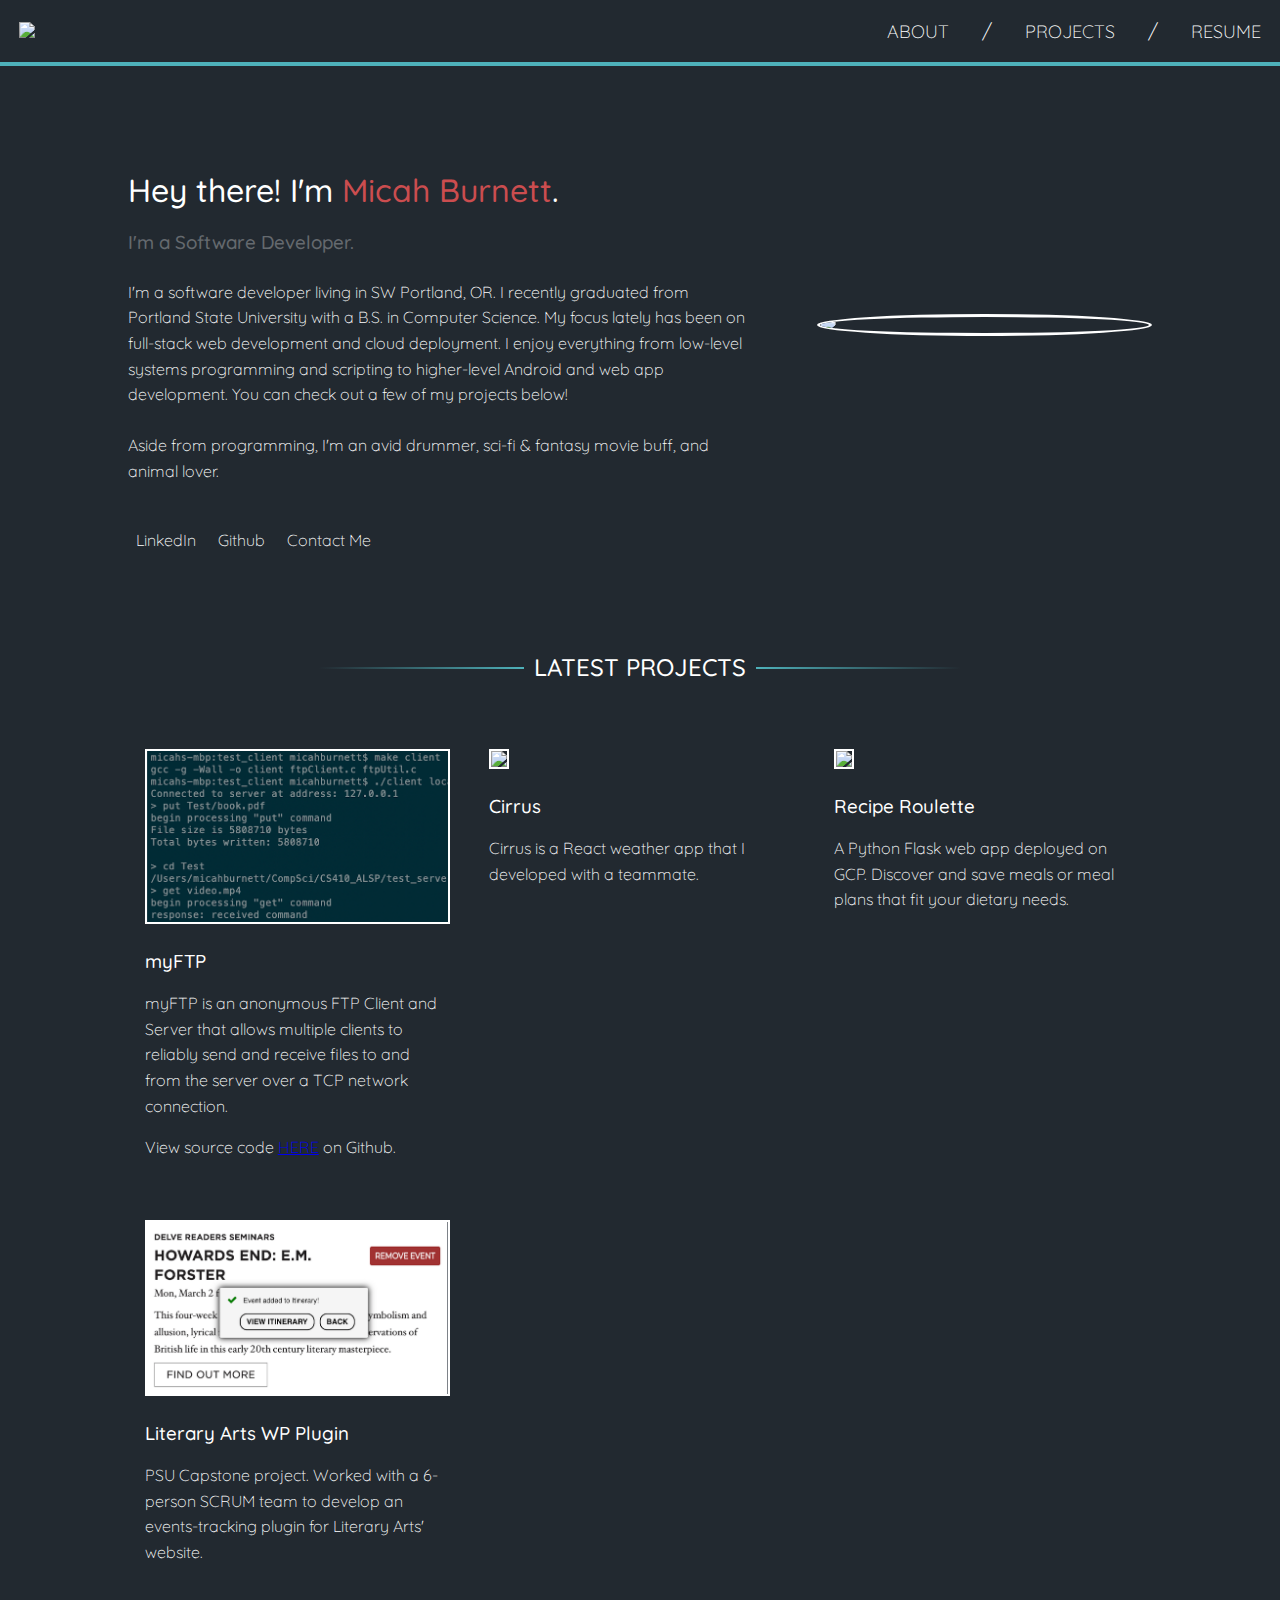
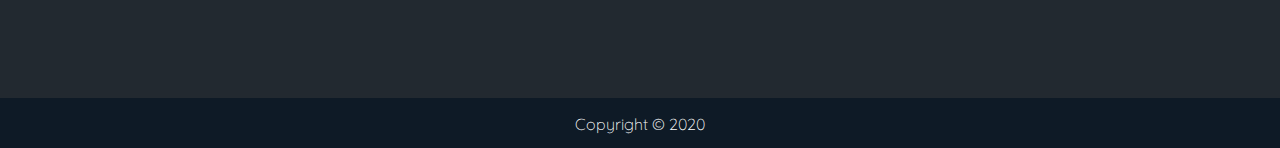
==== commit 08b5bad0: "Add ftp and capstone projects; remove rc4 chat" ====
--- a/index.html
+++ b/index.html
@@ -52,11 +52,11 @@
             <h2>LATEST PROJECTS</h2>
         </div>
         <div class="block" id="b1">
-            <img src="links/TauNet_img.png">
-            <h3>TauNet Chat</h3>
-            <p>TauNet chat is simple terminal chat app that uses basic RC4 encription.</p>
+            <img src="links/ftp.png">
+            <h3>myFTP</h3>
+            <p>myFTP is an anonymous FTP Client and Server that allows multiple clients to reliably send and receive files to and from the server over a TCP network connection.</p>
             <p>
-                View source code <a href="https://github.com/persistentlobster/TauNet" target="_blank">HERE</a> on Github.
+                View source code <a href="https://github.com/persistentlobster/ALSP_FTP" target="_blank">HERE</a> on Github.
             </p>
         </div>
         <div class="block" id="b2">
@@ -71,6 +71,11 @@
                 A Python Flask web app deployed on GCP. Discover and save meals or meal plans that fit your dietary needs.
             </p>
         </div>
+        <div class="block" id="b4">
+            <img src="links/lit-arts.png">
+            <h3>Literary Arts WP Plugin</h3>
+            <p>PSU Capstone project. Worked with a 6-person SCRUM team to develop an events-tracking plugin for Literary Arts' website.</p>
+        </div>
     </main>
     <footer id="main-footer">
          <p>Copyright &copy; 2020</p>
--- a/style.css
+++ b/style.css
@@ -6,6 +6,7 @@
     font-size: 16px;
     line-height: 1.6em;
     margin: 0;
+    height: 100%;
 }
 
 .fab, .far {
@@ -14,8 +15,21 @@
     text-decoration: none;
 }
 
+.download-pdf {
+    display: inline-block;
+    text-decoration: none;
+    background: transparent;
+    border: 2px solid #4EB1BA;
+    border-radius: 6px;
+    padding: 5px 10px;
+    font-size: 16px;
+    color: #fff;
+    margin: 8px 0 16px 0;
+}
+
 h1, h2, h3 {
     font-weight: 500;
+    line-height: 1.2em;
 }
 
 .color-primary {
@@ -34,11 +48,21 @@
                          "bio        bio        bio-image"
                          "social     social     ."
                          "projects   projects   projects"
-                         "b1         b2         b3";
+                         "b1         b2         b3"
+                         "b4         .          .";
     gap: 10px;
     width: 80%;
     margin: auto;
     overflow: hidden;
+
+    /* Keep footer at bottom! (116px = header + footer height) */
+    min-height: calc(100vh - 116px); 
+}
+
+.resume-container {
+    grid-column: 1/span 3;
+    justify-self: center;
+    width: 90%;
 }
 
 #main-header img {
@@ -55,7 +79,7 @@
     justify-content: space-between;
     align-items: center;
     position: fixed;
-    z-index: 1;         /* keep navbar on top layer */
+    z-index: 1;
     width: 100%;
 }
 
@@ -72,14 +96,7 @@
     font-size: 18px;
     padding: 0.5em;
     border-radius: 16px;
-}
-
-#navbar li a:hover {
-    background-color: #4EB1BA;
-}
-
-#navbar a:active {
-    background-color: #4EB1BA;
+    outline: none;
 }
 
 .social {
@@ -88,8 +105,10 @@
     justify-self: left;
 }
 
-.social a {
-    padding: 10px;
+.social span {
+    padding-right: 10px;
+    display: inline-block;
+    line-height: 3em;
 }
 
 .name-title {
@@ -108,6 +127,7 @@
 
 .bio-image {
     grid-area: bio-image;
+    align-self: center;
     object-fit: cover;
     width: 100%;
     max-height: 100%;
@@ -120,6 +140,7 @@
     margin-top: 60px;
     margin-bottom: 20px;
     grid-area: projects;
+    text-align: center;
 }
 
 #projects > h2 {
@@ -131,7 +152,7 @@
 
 #projects > h2:after, h2:before {
     content: '';
-    width: 150px;
+    width: 20%;
     height: 2px;
     margin: 0 10px;
 }
@@ -171,48 +192,75 @@
     grid-area: b3;
 }
 
-/********** Footer **********/
+#b4 {
+    grid-area: b4;
+}
 
 #main-footer {
     background-color: #0e1a26;
     color: #fff;
     height: 50px;
-    line-height: 50px;
     text-align: center;
-}
-
-/********** Media Queries **********/
-
-@media(max-width: 980px) {
+    overflow: hidden;
+    margin-top: 100px;
+}
+
+#main-footer p {
+    display: inline-block;
+    vertical-align: middle;
+    line-height: normal;
+}
+
+@media(max-width: 800px) {
     .container {
         width: 90%;
-    }
-
-    #main {
-        float: none;
-        max-width: 100%;
-        width: 100%;
-    }
-    
-    #side-img img {
-        float: none;
-        max-width: 70%;
-        margin: auto;
-        display: block;
-    }
-
-    .block {
-        float: none;
-        width: 70%;
-        margin: auto;
-    }
-
-    #b1 {
-        margin-top: 40px;
-    }
-}
-
-@media(max-width: 465px) {
+        padding-top: 100px;
+        grid-template-columns: 1fr 1fr;
+        grid-template-areas: "name-title  bio-image"
+                             "bio         bio-image"
+                             "social      social"
+                             "projects   projects"
+                             "b1 b2"
+                             "b3 b4";
+    }
+
+    .social {
+        justify-self: center;
+        padding-top: 50px;
+    }
+}
+
+@media(max-width: 680px) {
+    .container {
+        width: 80%;
+        grid-template-columns: 1fr;
+        grid-template-areas: "name-title"
+                             "bio-image"
+                             "bio"
+                             "social"
+                             "projects"
+                             "b1"
+                             "b2"
+                             "b3"
+                             "b4";
+    }
+
+    .name-title, .bio {
+        text-align: center;
+        padding: 0;
+    }
+
+    .bio-image {
+        width: 60%;
+        justify-self: center;
+        margin: 20px 0;
+    }
+
+    .social {
+        justify-self: center;
+        padding-top: 50px;
+    }
+
     #navbar li {
         padding: 5px;
         font-size: 16px;
@@ -224,7 +272,41 @@
         font-size: 14px;
     }
 
-    #main h1 {
-        font-size: 24px;
+    .download-pdf {
+        font-size: 12px;
+        padding: 3px 6px;
+    }
+}
+
+@media(max-width: 430px) {
+    #navbar li {
+        padding: 0;
+        font-size: 12px;
+    }
+
+    #navbar a {
+        color: #fff;
+        text-decoration: none;
+        font-size: 12px;
+    }
+
+    #navbar > div > ul {
+        padding: 0;
+    }
+
+    .social > span {
+        justify-self: center;
+    }
+
+    .download-pdf {
+        font-size: 10px;
+        padding: 1px 6px;
+    }
+}
+
+/* Only change color on hover if device is a laptop */
+@media(hover: hover) and (pointer: fine) {
+    #navbar li a:hover {
+        background: #4EB1BA;
     }
 }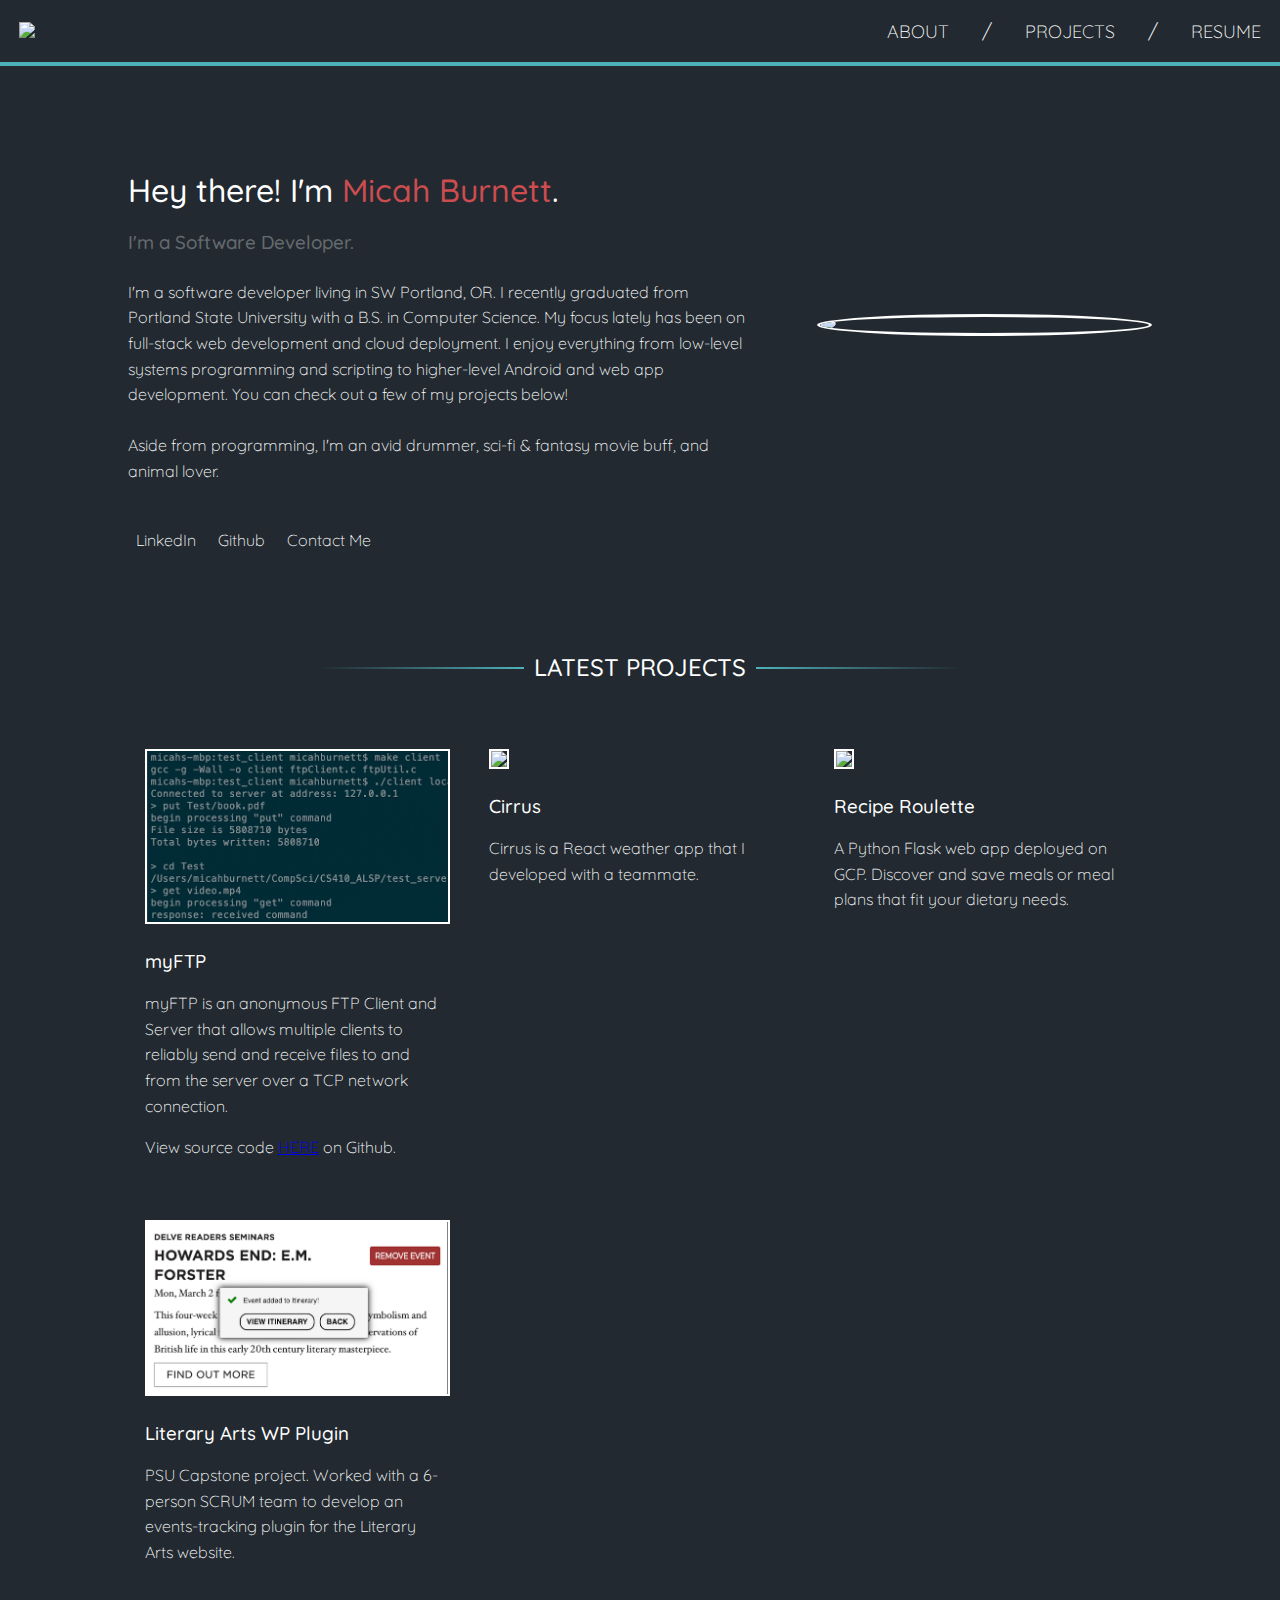
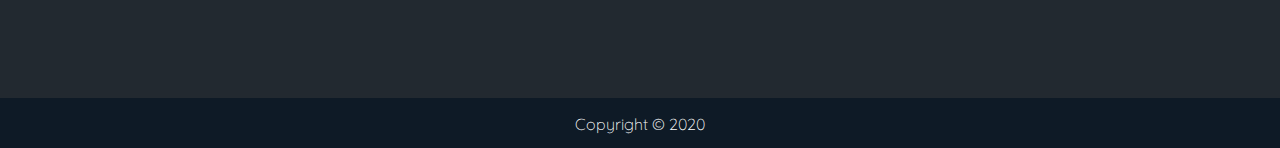
==== commit 2aeed715: "Grammar" ====
--- a/index.html
+++ b/index.html
@@ -74,7 +74,7 @@
         <div class="block" id="b4">
             <img src="links/lit-arts.png">
             <h3>Literary Arts WP Plugin</h3>
-            <p>PSU Capstone project. Worked with a 6-person SCRUM team to develop an events-tracking plugin for Literary Arts' website.</p>
+            <p>PSU Capstone project. Worked with a 6-person SCRUM team to develop an events-tracking plugin for the Literary Arts website.</p>
         </div>
     </main>
     <footer id="main-footer">
